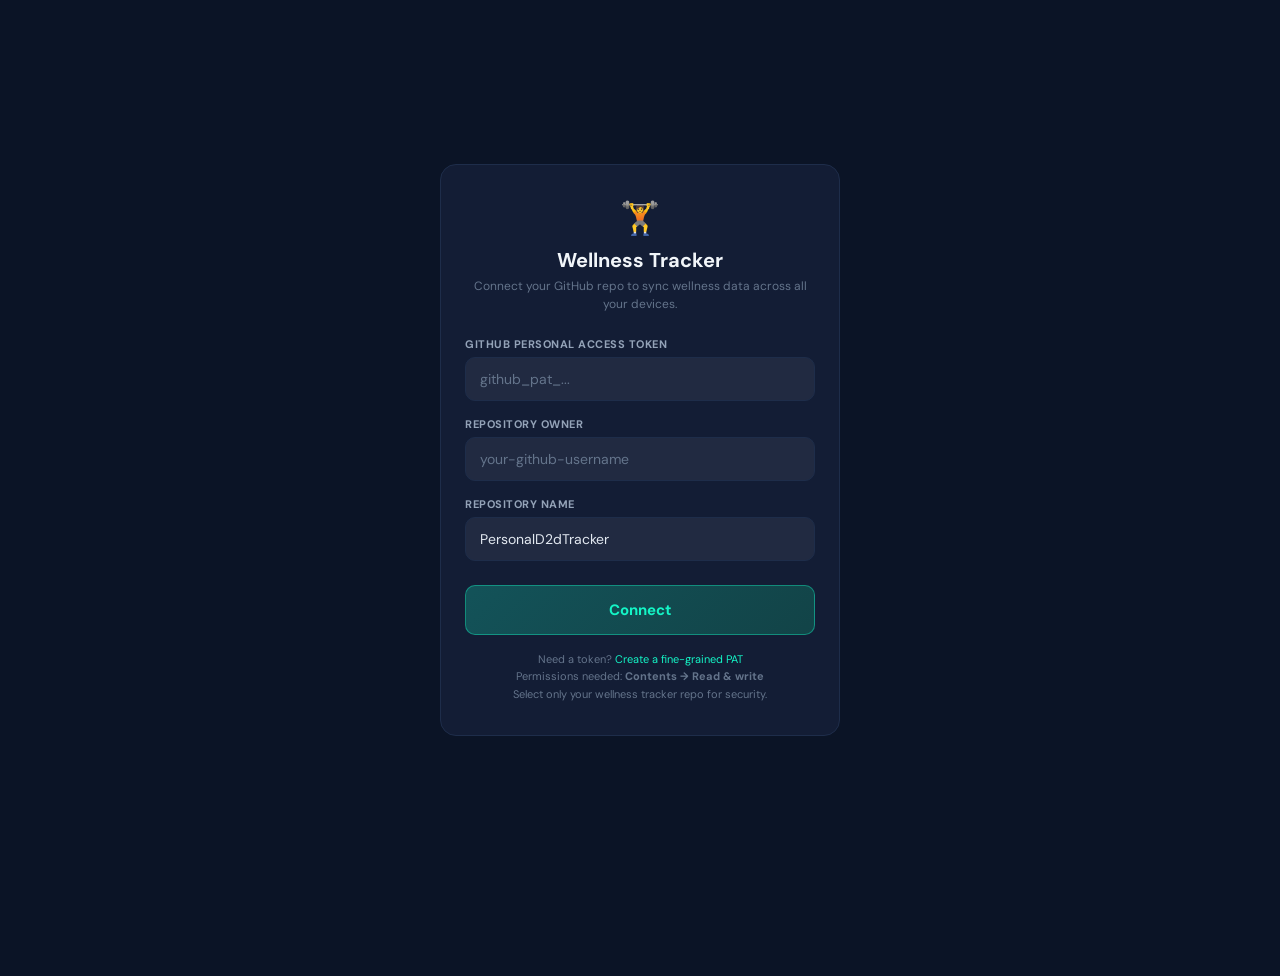
==== index.html @ d7676dce "Initial commit: Wellness Tracker with GitHub-synced data Multi-file app converted from monolithic HT" ====
<!DOCTYPE html>
<html lang="en">
<head>
<meta charset="UTF-8">
<meta name="viewport" content="width=device-width, initial-scale=1.0, user-scalable=no, viewport-fit=cover">
<meta name="apple-mobile-web-app-capable" content="yes">
<meta name="apple-mobile-web-app-status-bar-style" content="black-translucent">
<meta name="apple-mobile-web-app-title" content="Wellness">
<meta name="theme-color" content="#0B1426">
<title>Wellness Tracker</title>
<link href="https://fonts.googleapis.com/css2?family=DM+Sans:wght@400;500;600;700&family=Space+Mono:wght@400;700&display=swap" rel="stylesheet">
<link rel="stylesheet" href="src/css/styles.css">
</head>
<body>
<div id="app" style="max-width:480px;margin:0 auto;position:relative">
  <div class="loading-overlay"><div class="loading-text">Loading wellness data...</div></div>
</div>
<script src="src/js/data.js"></script>
<script src="src/js/storage.js"></script>
<script src="src/js/auth.js"></script>
<script src="src/js/tracker.js"></script>
<script src="src/js/state.js"></script>
<script src="src/js/meals.js"></script>
<script src="src/js/render.js"></script>
<script>
(async function boot() {
  if (!isLoggedIn()) {
    window.location.href = 'login.html';
    return;
  }
  await loadAllData();
  R();
})();
</script>
</body>
</html>
---- src/css/styles.css ----
*{margin:0;padding:0;box-sizing:border-box;-webkit-tap-highlight-color:transparent}
:root{--bg:#0B1426;--card:#131D35;--border:#1E2D4A;--text:#E2E8F0;--muted:#94A3B8;--dim:#64748B;--accent:#14F5C6;--green:#10B981;--red:#EF4444;--orange:#F59E0B;--blue:#3B82F6;--purple:#8B5CF6;--pink:#EC4899;--teal:#14B8A6}
html,body{height:100%;background:var(--bg);color:var(--text);font-family:'DM Sans',sans-serif;overflow-x:hidden}
body{padding-bottom:calc(76px + env(safe-area-inset-bottom,8px))}
@keyframes fadeIn{from{opacity:0;transform:translateY(8px)}to{opacity:1;transform:translateY(0)}}
@keyframes slideUp{from{opacity:0;transform:translateY(16px)}to{opacity:1;transform:translateY(0)}}
@keyframes shimmer{0%{background-position:-200% 0}100%{background-position:200% 0}}
.page{padding:0 16px;animation:fadeIn .25s ease}
.header{padding:20px 18px 10px;background:linear-gradient(180deg,#0F1A30,var(--bg))}
.header-top{display:flex;justify-content:space-between;align-items:flex-start}
.header-tag{font-size:11px;color:var(--accent);font-weight:700;letter-spacing:1.5px;text-transform:uppercase;font-family:'Space Mono',monospace}
.header-title{font-size:22px;font-weight:700;color:#F1F5F9;margin-top:4px}
.header-date{font-size:11px;color:var(--dim);text-align:right}
.header-meds{font-size:11px;font-weight:600;margin-top:2px;text-align:right}
.card{background:var(--card);border:1px solid var(--border);border-radius:14px;padding:16px;margin-bottom:12px}
.stats{display:grid;grid-template-columns:1fr 1fr 1fr;gap:10px;margin:8px 0 14px}
.stat{text-align:center;padding:12px 6px}
.stat-val{font-size:20px;font-weight:700;font-family:'Space Mono',monospace}
.stat-label{font-size:10px;color:var(--dim);margin-top:2px;font-weight:600}
.habit{display:flex;align-items:center;padding:11px 14px;border-radius:10px;margin-bottom:6px;cursor:pointer;transition:all .15s;border:1px solid var(--border);background:rgba(255,255,255,.03)}
.habit:active{transform:scale(.97)}
.habit.checked{background:rgba(16,185,129,.12);border-color:rgba(16,185,129,.3)}
.habit-icon{font-size:18px;margin-right:10px;width:28px;text-align:center}
.habit-info{flex:1}
.habit-label{font-size:13px;font-weight:500;color:var(--muted)}
.habit.checked .habit-label{color:var(--green);text-decoration:line-through}
.habit-critical{font-size:10px;color:var(--red);margin-top:1px}
.cb{width:26px;height:26px;border-radius:7px;border:2px solid #334155;display:flex;align-items:center;justify-content:center;flex-shrink:0;transition:all .15s}
.habit.checked .cb{border-color:var(--green);background:rgba(16,185,129,.2)}
.cm{color:var(--green);font-size:14px;font-weight:700;display:none}
.habit.checked .cm{display:block}
.days{display:flex;gap:6px;margin-bottom:14px;justify-content:space-between}
.dp{padding:6px 0;width:40px;text-align:center;border-radius:20px;font-size:12px;font-weight:600;cursor:pointer;border:none;font-family:'DM Sans',sans-serif;background:rgba(255,255,255,.05);color:var(--dim);transition:all .15s}
.dp:active{transform:scale(.92)}
.dp.active{background:var(--accent);color:var(--bg)}
.dp.today:not(.active){background:rgba(20,245,198,.15);color:var(--accent)}
.dp-count{font-size:9px;margin-top:2px;opacity:.7}
.prog-bar{height:8px;background:var(--border);border-radius:4px;overflow:hidden;margin:8px 0}
.prog-fill{height:100%;border-radius:4px;transition:width .5s ease}
.si{display:flex;gap:12px;padding:10px 0;border-bottom:1px solid rgba(255,255,255,.04);cursor:pointer}
.si:last-child{border-bottom:none}
.si-time{min-width:62px;font-size:11px;font-weight:700;color:var(--accent);font-family:'Space Mono',monospace}
.si-main{flex:1}
.si-head{display:flex;align-items:center;gap:6px}
.si-head span:first-child{font-size:16px}
.si-head span:last-child{font-size:13px;font-weight:600}
.si-detail{font-size:12px;color:var(--muted);margin-top:6px;line-height:1.5;padding-left:22px;display:none}
.si.open .si-detail{display:block;animation:fadeIn .2s}
.si-dot{width:6px;height:6px;border-radius:3px;margin-top:7px;flex-shrink:0}
.ex-card{border-radius:12px;margin-bottom:8px;overflow:hidden;border:1px solid var(--border)}
.ex-header{display:flex;align-items:center;padding:12px 14px;cursor:pointer;background:var(--card)}
.ex-header:active{opacity:.85}
.ex-num{width:28px;height:28px;border-radius:8px;display:flex;align-items:center;justify-content:center;font-size:12px;font-weight:700;margin-right:10px;flex-shrink:0;font-family:'Space Mono',monospace}
.ex-info{flex:1}
.ex-name{font-size:13px;font-weight:600}
.ex-muscle{font-size:11px;color:var(--dim);margin-top:1px}
.ex-sets-badge{font-size:11px;font-weight:700;font-family:'Space Mono',monospace;padding:3px 8px;border-radius:6px;flex-shrink:0}
.ex-body{padding:0 14px 12px;background:var(--card);display:none}
.ex-card.open .ex-body{display:block;animation:fadeIn .15s}
.set-row{display:flex;align-items:center;padding:8px 0;border-bottom:1px solid rgba(255,255,255,.04)}
.set-row:last-child{border-bottom:none}
.set-label{font-size:12px;color:var(--muted);width:46px;font-weight:600}
.set-input{flex:1;display:flex;gap:8px;align-items:center}
.set-field{background:rgba(255,255,255,.06);border:1px solid var(--border);border-radius:8px;padding:6px 8px;color:var(--text);font-family:'Space Mono',monospace;font-size:13px;width:65px;text-align:center;outline:none}
.set-field:focus{border-color:var(--accent)}
.set-x{color:var(--dim);font-size:11px}
.set-check{width:28px;height:28px;border-radius:8px;border:2px solid #334155;display:flex;align-items:center;justify-content:center;cursor:pointer;flex-shrink:0;margin-left:6px;transition:all .15s}
.set-check.done{border-color:var(--green);background:rgba(16,185,129,.2)}
.set-check:active{transform:scale(.85)}

/* MEAL STYLES */
.mc{background:rgba(255,255,255,.04);border:1px solid var(--border);border-radius:12px;padding:14px;margin-bottom:8px;transition:all .15s;border-left-width:3px}
.mc:active{transform:scale(.99)}
.mt{font-size:10px;font-weight:700;text-transform:uppercase;letter-spacing:.5px}
.mtitle{font-size:14px;font-weight:600;color:var(--text);margin-top:2px}
.md{margin-top:10px;padding:10px 12px;background:rgba(255,255,255,.03);border-radius:8px;font-size:12px;color:var(--muted);line-height:1.7;display:none}
.mc.open .md{display:block;animation:fadeIn .2s}

.meal-selected{position:relative;cursor:pointer}
.meal-selected-header{display:flex;justify-content:space-between;align-items:center}
.meal-swap-btn{background:rgba(20,245,198,.1);border:1px solid rgba(20,245,198,.25);color:var(--accent);font-size:10px;font-weight:700;padding:4px 10px;border-radius:6px;cursor:pointer;font-family:'DM Sans',sans-serif;letter-spacing:.3px;transition:all .15s;text-transform:uppercase}
.meal-swap-btn:active{transform:scale(.92);background:rgba(20,245,198,.2)}
.meal-options-panel{margin-top:10px;animation:slideUp .2s ease;display:none}
.mc.swapping .meal-options-panel{display:block}
.meal-option{background:rgba(255,255,255,.03);border:1px solid var(--border);border-radius:10px;padding:11px 13px;margin-bottom:6px;cursor:pointer;transition:all .15s;display:flex;align-items:center;gap:10px}
.meal-option:active{transform:scale(.97)}
.meal-option:hover{border-color:rgba(20,245,198,.3);background:rgba(20,245,198,.04)}
.meal-option.current{border-color:rgba(16,185,129,.4);background:rgba(16,185,129,.08)}
.meal-option-info{flex:1}
.meal-option-name{font-size:13px;font-weight:600;color:var(--text)}
.meal-option-desc{font-size:11px;color:var(--muted);margin-top:3px;line-height:1.4}
.meal-option-tags{display:flex;gap:4px;margin-top:5px;flex-wrap:wrap}
.meal-tag{font-size:9px;font-weight:700;padding:2px 6px;border-radius:4px;font-family:'Space Mono',monospace;letter-spacing:.3px}
.tag-protein{background:rgba(239,68,68,.12);color:#F87171}
.tag-fiber{background:rgba(16,185,129,.12);color:#34D399}
.tag-lowcarb{background:rgba(59,130,246,.12);color:#60A5FA}
.tag-omega3{background:rgba(139,92,246,.12);color:#A78BFA}
.tag-quick{background:rgba(245,158,11,.12);color:#FBBF24}
.tag-veg{background:rgba(20,184,166,.12);color:#2DD4BF}
.tag-indian{background:rgba(236,72,153,.12);color:#F472B6}
.tag-custom{background:rgba(139,92,246,.12);color:#A78BFA}
.tag-picked{background:rgba(59,130,246,.12);color:#60A5FA}
.meal-check{width:22px;height:22px;border-radius:6px;border:2px solid #334155;display:flex;align-items:center;justify-content:center;flex-shrink:0}
.meal-option.current .meal-check{border-color:var(--green);background:rgba(16,185,129,.2)}
.meal-macro-row{display:flex;gap:12px;margin-top:4px}
.meal-macro{font-size:10px;color:var(--dim);font-family:'Space Mono',monospace}
.meal-macro b{color:var(--muted)}

.golden{background:linear-gradient(135deg,rgba(245,158,11,.1),rgba(236,72,153,.05));border:1px solid rgba(245,158,11,.2);border-radius:10px;padding:12px;margin-bottom:10px;font-size:12px}
.golden b{color:var(--orange)}
.golden div:last-child{color:#D4A574}
.swap-tabs{display:flex;gap:4px;margin-bottom:10px;background:rgba(255,255,255,.03);border-radius:8px;padding:3px;border:1px solid var(--border)}
.swap-tab{flex:1;padding:7px 4px;border:none;border-radius:6px;font-size:10px;font-weight:700;font-family:'DM Sans',sans-serif;cursor:pointer;background:transparent;color:var(--dim);transition:all .15s;letter-spacing:.2px}
.swap-tab.active{background:rgba(20,245,198,.12);color:var(--accent)}
.swap-tab:active{transform:scale(.95)}
.custom-form{display:flex;flex-direction:column;gap:8px}
.cf-input{background:rgba(255,255,255,.06);border:1px solid var(--border);border-radius:8px;padding:10px 12px;color:var(--text);font-family:'DM Sans',sans-serif;font-size:13px;outline:none;transition:border-color .15s;width:100%}
.cf-input:focus{border-color:var(--accent)}
.cf-input::placeholder{color:var(--dim)}
.cf-full{width:100%}
.cf-row{display:flex;gap:8px}
.cf-field{flex:1;display:flex;flex-direction:column;gap:3px}
.cf-label{font-size:10px;color:var(--muted);font-weight:600;padding-left:2px}
.cf-submit{background:linear-gradient(135deg,rgba(20,245,198,.2),rgba(16,185,129,.2));border:1px solid rgba(20,245,198,.3);color:var(--accent);padding:11px;border-radius:8px;font-size:13px;font-weight:700;font-family:'DM Sans',sans-serif;cursor:pointer;transition:all .15s;margin-top:2px}
.cf-submit:active{transform:scale(.97);background:rgba(20,245,198,.3)}
.search-bar{position:relative;margin-bottom:10px}
.search-input{width:100%;background:var(--card);border:1px solid var(--border);border-radius:10px;padding:11px 14px 11px 38px;color:var(--text);font-family:'DM Sans',sans-serif;font-size:13px;outline:none;transition:border-color .15s}
.search-input:focus{border-color:var(--accent)}
.search-input::placeholder{color:var(--dim)}
.search-icon{position:absolute;left:13px;top:50%;transform:translateY(-50%);font-size:15px;pointer-events:none}
.search-clear{position:absolute;right:10px;top:50%;transform:translateY(-50%);background:rgba(255,255,255,.1);border:none;color:var(--muted);font-size:14px;cursor:pointer;width:22px;height:22px;border-radius:6px;display:flex;align-items:center;justify-content:center}
.search-results{animation:slideUp .2s ease}
.sr-item{background:var(--card);border:1px solid var(--border);border-radius:10px;padding:12px;margin-bottom:6px;transition:all .15s}
.sr-source{font-size:9px;font-weight:700;color:var(--dim);text-transform:uppercase;letter-spacing:.5px;margin-bottom:4px}
.sr-name{font-size:13px;font-weight:600;color:var(--text)}
.sr-desc{font-size:11px;color:var(--muted);margin-top:2px;line-height:1.4}
.sr-actions{display:flex;gap:6px;margin-top:8px;flex-wrap:wrap}
.sr-add-btn{background:rgba(20,245,198,.1);border:1px solid rgba(20,245,198,.2);color:var(--accent);font-size:10px;font-weight:700;padding:5px 10px;border-radius:6px;cursor:pointer;font-family:'DM Sans',sans-serif}
.sr-add-btn:active{transform:scale(.95)}
.sr-slot-picker{display:flex;gap:4px;margin-top:6px;flex-wrap:wrap}
.sr-slot-btn{padding:4px 8px;border-radius:5px;border:1px solid var(--border);background:rgba(255,255,255,.04);color:var(--muted);font-size:10px;font-weight:600;cursor:pointer;font-family:'DM Sans',sans-serif}
.sr-slot-btn:active{transform:scale(.95)}
.mgr-section{background:var(--card);border:1px solid var(--border);border-radius:12px;padding:14px;margin-bottom:10px}
.mgr-header{display:flex;justify-content:space-between;align-items:center;cursor:pointer}
.mgr-title{font-size:13px;font-weight:700;color:var(--purple)}
.mgr-toggle{font-size:12px;color:var(--dim)}
.mgr-body{margin-top:10px;animation:slideUp .2s ease}
.edit-form{background:rgba(139,92,246,.06);border:1px solid rgba(139,92,246,.2);border-radius:10px;padding:12px;margin-top:6px;animation:slideUp .15s ease}
.edit-btns{display:flex;gap:6px;margin-top:8px}
.edit-save{flex:1;background:linear-gradient(135deg,rgba(20,245,198,.2),rgba(16,185,129,.2));border:1px solid rgba(20,245,198,.3);color:var(--accent);padding:8px;border-radius:6px;font-size:12px;font-weight:700;font-family:'DM Sans',sans-serif;cursor:pointer}
.edit-cancel{flex:1;background:rgba(255,255,255,.06);border:1px solid var(--border);color:var(--muted);padding:8px;border-radius:6px;font-size:12px;font-weight:600;font-family:'DM Sans',sans-serif;cursor:pointer}
.view-toggle{display:flex;gap:0;margin-bottom:12px;background:rgba(255,255,255,.04);border-radius:10px;padding:3px;border:1px solid var(--border)}
.view-btn{flex:1;padding:9px 6px;border:none;border-radius:8px;font-size:12px;font-weight:700;font-family:'DM Sans',sans-serif;cursor:pointer;background:transparent;color:var(--dim);transition:all .15s;letter-spacing:.2px}
.view-btn.active{background:var(--accent);color:var(--bg)}
.view-btn:active{transform:scale(.96)}
.lib-slots{display:flex;gap:4px;margin-bottom:10px}
.lib-slot{flex:1;padding:8px 4px;border-radius:8px;border:1px solid var(--border);background:rgba(255,255,255,.03);color:var(--dim);font-size:11px;font-weight:700;text-align:center;cursor:pointer;font-family:'DM Sans',sans-serif;transition:all .12s}
.lib-slot.active{border-color:var(--accent);background:rgba(20,245,198,.1);color:var(--accent)}
.lib-slot:active{transform:scale(.95)}
.lib-filters{display:flex;gap:4px;flex-wrap:wrap;margin-bottom:8px}
.lib-filter{padding:4px 9px;border-radius:6px;border:1px solid var(--border);background:rgba(255,255,255,.03);font-size:10px;font-weight:700;color:var(--dim);cursor:pointer;font-family:'DM Sans',sans-serif;transition:all .12s}
.lib-filter.active{border-color:var(--accent);background:rgba(20,245,198,.1);color:var(--accent)}
.lib-filter:active{transform:scale(.93)}
.lib-sort{display:flex;gap:4px;margin-bottom:12px;flex-wrap:wrap}
.lib-sort-btn{padding:3px 8px;border-radius:5px;border:1px solid transparent;background:transparent;font-size:9px;font-weight:700;color:var(--dim);cursor:pointer;font-family:'Space Mono',monospace;transition:all .12s;text-transform:uppercase;letter-spacing:.3px}
.lib-sort-btn.active{color:var(--accent);border-color:rgba(20,245,198,.25)}
.lib-card{background:var(--card);border:1px solid var(--border);border-radius:12px;margin-bottom:8px;overflow:hidden;transition:all .12s}
.lib-card-head{display:flex;justify-content:space-between;align-items:center;padding:12px 14px;cursor:pointer}
.lib-card-head:active{opacity:.85}
.lib-card-left{flex:1;min-width:0}
.lib-card-name{font-size:13px;font-weight:600;color:var(--text);white-space:nowrap;overflow:hidden;text-overflow:ellipsis}
.lib-card-macros{display:flex;gap:8px;margin-top:4px}
.lib-card-macro{font-size:10px;color:var(--dim);font-family:'Space Mono',monospace}
.lib-card-macro b{color:var(--muted)}
.lib-card-cal{font-size:12px;font-weight:700;font-family:'Space Mono',monospace;color:var(--dim);flex-shrink:0;margin-left:8px}
.lib-card-body{padding:0 14px 14px;animation:slideUp .15s ease}
.lib-card-desc{font-size:12px;color:var(--muted);line-height:1.5;margin-bottom:8px}
.lib-card-days{display:flex;gap:4px;margin-bottom:8px;flex-wrap:wrap}
.lib-day-chip{font-size:9px;font-weight:700;padding:2px 6px;border-radius:4px;background:rgba(255,255,255,.06);color:var(--dim)}
.lib-day-chip.on{background:rgba(20,245,198,.1);color:var(--accent)}
.lib-add-row{display:flex;gap:4px;flex-wrap:wrap;margin-top:6px}
.lib-add-day{padding:5px 8px;border-radius:6px;border:1px solid var(--border);background:rgba(255,255,255,.03);color:var(--muted);font-size:10px;font-weight:700;cursor:pointer;font-family:'DM Sans',sans-serif;transition:all .12s}
.lib-add-day:active{transform:scale(.93)}
.lib-add-day.has{border-color:rgba(16,185,129,.3);color:var(--green);opacity:.5;pointer-events:none}
.lib-count{font-size:11px;color:var(--dim);margin-bottom:10px;font-weight:600}
.macro-grid{display:grid;grid-template-columns:1fr 1fr;gap:6px}
.macro{text-align:center;padding:8px;background:rgba(255,255,255,.04);border-radius:8px}
.macro-val{font-size:14px;font-weight:700;color:var(--accent);font-family:'Space Mono',monospace}
.macro-label{font-size:10px;color:var(--dim)}
.tr{display:flex;align-items:center;gap:12px;padding:14px}
.tr-icon{font-size:24px;width:36px;text-align:center}
.tv{display:flex;gap:12px;margin-top:4px}
.tc .tl,.tg .tl{font-size:9px;font-weight:600;text-transform:uppercase}
.tc .tl{color:var(--red)}.tc .tvl{font-size:13px;font-weight:700;color:var(--red);font-family:'Space Mono',monospace}
.tg .tl{color:var(--green)}.tg .tvl{font-size:13px;font-weight:700;color:var(--green);font-family:'Space Mono',monospace}
.ta{font-size:16px;color:#334155;align-self:center}
.lr{display:flex;justify-content:space-between;align-items:center;padding:8px 0;border-bottom:1px solid rgba(255,255,255,.04)}
.lr:last-child{border-bottom:none}
.ln{font-size:12px;font-weight:600;color:var(--text)}
.lf{font-size:10px;color:var(--dim)}
.lnx{font-size:11px;font-weight:700;font-family:'Space Mono',monospace}
.di{display:flex;gap:8px;align-items:flex-start;margin-bottom:6px}
.di span:first-child{color:var(--red);font-size:11px;margin-top:1px}
.di span:last-child{font-size:12px;color:var(--muted);line-height:1.5}
.hw{display:flex;align-items:center;gap:10px;padding:10px 14px;border-radius:10px;margin-bottom:6px;background:rgba(255,255,255,.03);border:1px solid var(--border)}
.hw-bar{flex:1;height:8px;background:var(--border);border-radius:4px;overflow:hidden}
.hw-fill{height:100%;border-radius:4px}
.hw-label{font-size:11px;color:var(--muted);min-width:72px;font-family:'Space Mono',monospace}
.hw-pct{font-size:13px;font-weight:700;font-family:'Space Mono',monospace;min-width:38px;text-align:right}
.ib{border-radius:10px;padding:14px;margin-top:10px;font-size:12px;line-height:1.6}
.ib b{display:block;margin-bottom:6px;font-size:13px}
.ib-r{background:rgba(239,68,68,.06);border:1px solid rgba(239,68,68,.2)}.ib-r b{color:var(--red)}
.ib-g{background:rgba(16,185,129,.06);border:1px solid rgba(16,185,129,.2)}.ib-g b{color:var(--green)}
.ib-p{background:rgba(139,92,246,.06);border:1px solid rgba(139,92,246,.2)}.ib-p b{color:var(--purple)}
.med-rem{background:rgba(239,68,68,.08);border:1px solid rgba(239,68,68,.2);border-radius:12px;padding:14px;margin-top:12px}
.tabbar{position:fixed;bottom:0;left:50%;transform:translateX(-50%);width:100%;max-width:480px;background:linear-gradient(180deg,rgba(11,20,38,.95),#0B1426 30%);border-top:1px solid var(--border);display:flex;padding:6px 0 env(safe-area-inset-bottom,8px);backdrop-filter:blur(20px);-webkit-backdrop-filter:blur(20px);z-index:50}
.tab{flex:1;padding:8px 4px;border:none;background:0;color:var(--dim);font-size:10px;font-family:'DM Sans',sans-serif;font-weight:600;cursor:pointer;display:flex;flex-direction:column;align-items:center;gap:2px;transition:color .15s}
.tab.active{color:var(--accent)}
.tab-icon{font-size:20px}
.tab-dot{width:4px;height:4px;border-radius:2px;background:var(--accent);display:none}
.tab.active .tab-dot{display:block}
.wnav{display:flex;align-items:center;justify-content:center;gap:16px;margin-bottom:14px}
.wnav-btn{background:rgba(255,255,255,.06);border:1px solid var(--border);border-radius:10px;width:36px;height:36px;display:flex;align-items:center;justify-content:center;cursor:pointer;color:var(--muted);font-size:16px;font-weight:700}
.wnav-btn:active{transform:scale(.9);background:rgba(255,255,255,.1)}
.wnav-btn.disabled{opacity:.3;pointer-events:none}
.wnav-label{font-size:13px;font-weight:600;color:var(--text);min-width:140px;text-align:center}
.wnav-sub{font-size:10px;color:var(--dim);text-align:center;margin-top:2px}
.btn-sm{background:rgba(255,255,255,.08);border:1px solid var(--border);color:var(--accent);padding:8px 16px;border-radius:8px;font-family:'DM Sans',sans-serif;font-size:12px;font-weight:600;cursor:pointer;margin-right:8px}
.btn-sm:active{transform:scale(.95)}
.btn-del{background:rgba(239,68,68,.1);border:1px solid rgba(239,68,68,.2);color:var(--red);padding:8px 16px;border-radius:8px;font-family:'DM Sans',sans-serif;font-size:12px;font-weight:600;cursor:pointer}

/* SYNC STATUS */
.sync-indicator{display:inline-flex;align-items:center;gap:4px;font-size:10px;font-weight:600;margin-top:2px}
.sync-dot{width:6px;height:6px;border-radius:3px;display:inline-block}
.sync-dot.synced{background:var(--green)}
.sync-dot.syncing{background:var(--orange);animation:shimmer 1s infinite}
.sync-dot.error{background:var(--red)}

/* LOGIN PAGE */
.login-container{min-height:100vh;display:flex;align-items:center;justify-content:center;padding:20px}
.login-card{background:var(--card);border:1px solid var(--border);border-radius:16px;padding:32px 24px;width:100%;max-width:400px;animation:fadeIn .3s ease}
.login-logo{font-size:32px;text-align:center;margin-bottom:8px}
.login-title{font-size:20px;font-weight:700;text-align:center;color:#F1F5F9;margin-bottom:4px}
.login-sub{font-size:12px;color:var(--dim);text-align:center;margin-bottom:24px;line-height:1.5}
.login-label{font-size:11px;font-weight:700;color:var(--muted);text-transform:uppercase;letter-spacing:.5px;margin-bottom:6px;display:block}
.login-input{width:100%;background:rgba(255,255,255,.06);border:1px solid var(--border);border-radius:10px;padding:12px 14px;color:var(--text);font-family:'DM Sans',sans-serif;font-size:14px;outline:none;margin-bottom:16px;transition:border-color .15s}
.login-input:focus{border-color:var(--accent)}
.login-input::placeholder{color:var(--dim)}
.login-btn{width:100%;background:linear-gradient(135deg,rgba(20,245,198,.25),rgba(16,185,129,.25));border:1px solid rgba(20,245,198,.4);color:var(--accent);padding:14px;border-radius:10px;font-size:15px;font-weight:700;font-family:'DM Sans',sans-serif;cursor:pointer;transition:all .15s;margin-top:8px}
.login-btn:active{transform:scale(.98)}
.login-btn:disabled{opacity:.5;cursor:not-allowed}
.login-error{background:rgba(239,68,68,.1);border:1px solid rgba(239,68,68,.2);border-radius:8px;padding:10px 12px;color:var(--red);font-size:12px;margin-bottom:12px;display:none}
.login-help{font-size:11px;color:var(--dim);text-align:center;margin-top:16px;line-height:1.6}
.login-help a{color:var(--accent);text-decoration:none}
.login-help a:hover{text-decoration:underline}

/* USER INFO IN HEADER */
.header-user{display:flex;align-items:center;gap:6px;margin-top:4px}
.header-avatar{width:20px;height:20px;border-radius:50%;border:1px solid var(--border)}
.header-logout{background:none;border:none;color:var(--dim);font-size:10px;font-weight:600;cursor:pointer;font-family:'DM Sans',sans-serif;padding:2px 6px}
.header-logout:hover{color:var(--red)}

/* LOADING OVERLAY */
.loading-overlay{position:fixed;top:0;left:0;right:0;bottom:0;background:var(--bg);display:flex;align-items:center;justify-content:center;z-index:100}
.loading-text{color:var(--accent);font-size:14px;font-weight:600;animation:fadeIn .5s ease}
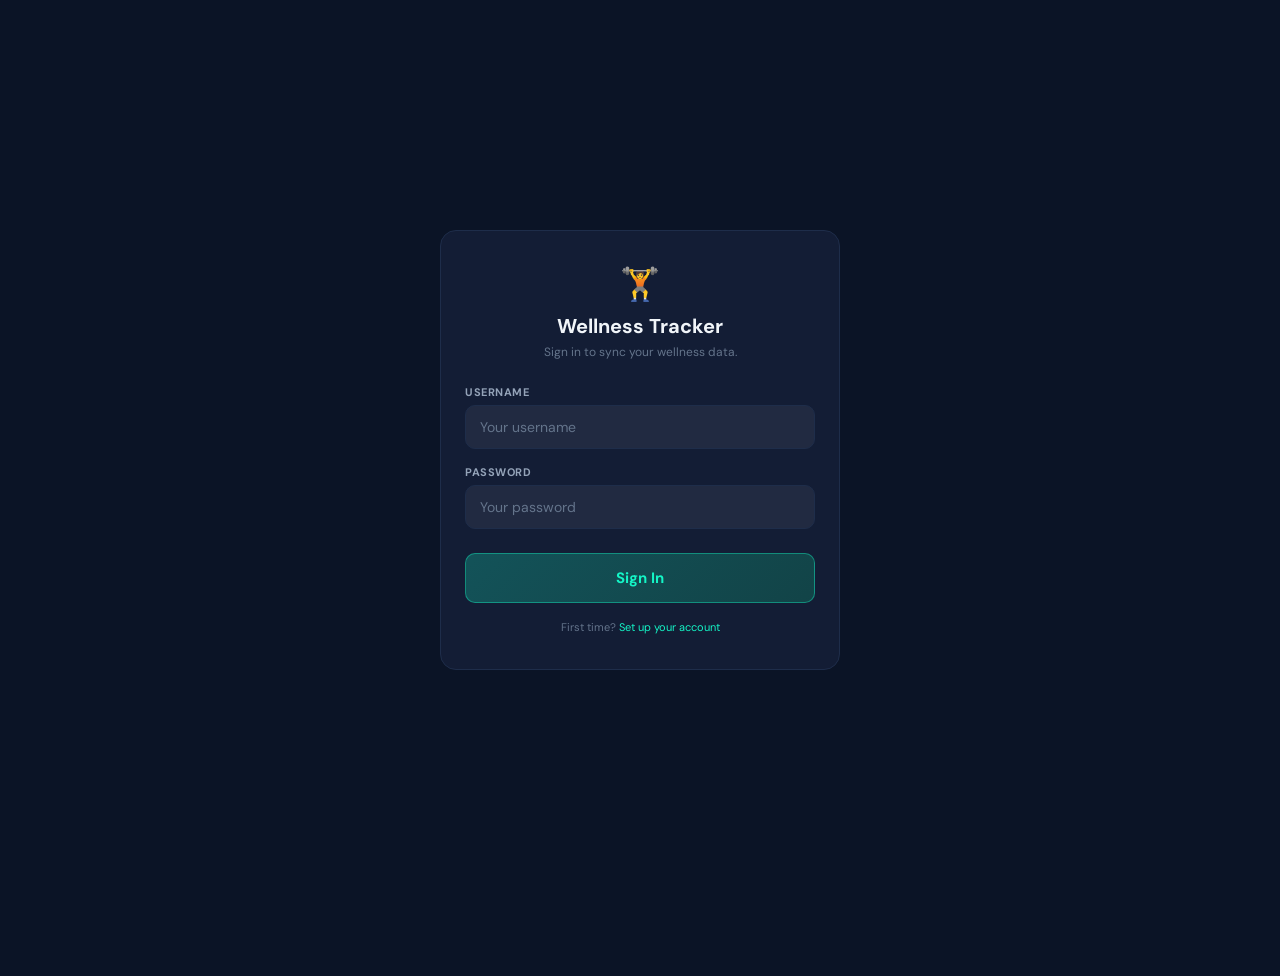
==== commit c3b12a65: "Add password-based login with encrypted PAT storage Replace direct PAT entry with username/password " ====
--- a/index.html
+++ b/index.html
@@ -16,6 +16,7 @@
   <div class="loading-overlay"><div class="loading-text">Loading wellness data...</div></div>
 </div>
 <script src="src/js/data.js"></script>
+<script src="src/js/crypto.js"></script>
 <script src="src/js/storage.js"></script>
 <script src="src/js/auth.js"></script>
 <script src="src/js/tracker.js"></script>
